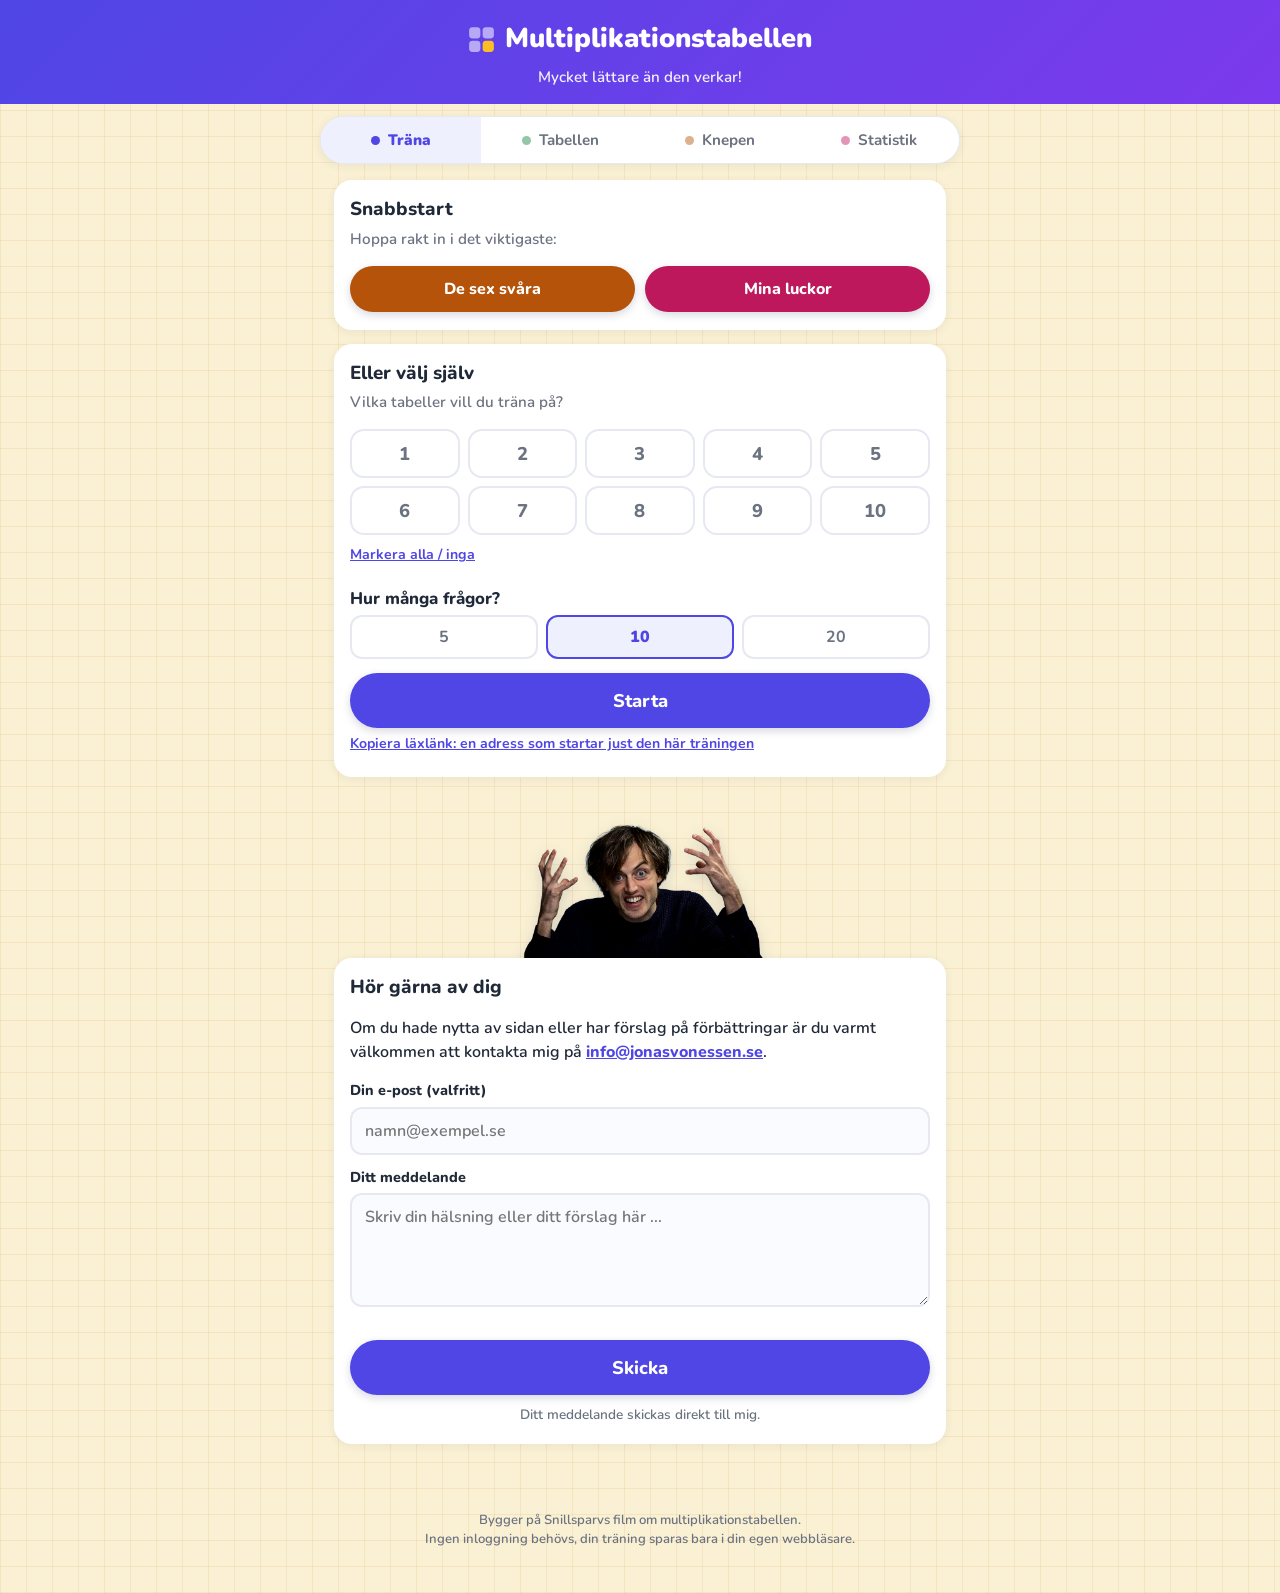
==== index.html @ 2d86b260 "Bädda in filmen från Vimeo med hoppknappar per knep Ett filmkort under Knepen med inbäddad Vimeo-spe" ====
<!DOCTYPE html>
<html lang="sv">
<head>
  <meta charset="utf-8">
  <meta name="viewport" content="width=device-width, initial-scale=1">
  <meta name="theme-color" content="#4f46e5">
  <title>Multiplikationstabellen, mycket lättare än den verkar!</title>
  <meta name="description" content="Träna multiplikationstabellen på ett smart sätt: lär dig knepen från filmen, bocka av det du redan kan och täpp igen dina luckor.">
  <link rel="icon" href="data:image/svg+xml,%3Csvg xmlns='http://www.w3.org/2000/svg' viewBox='0 0 100 100'%3E%3Crect width='100' height='100' rx='22' fill='%234f46e5'/%3E%3Crect x='18' y='18' width='28' height='28' rx='8' fill='white' opacity='.6'/%3E%3Crect x='54' y='18' width='28' height='28' rx='8' fill='white' opacity='.6'/%3E%3Crect x='18' y='54' width='28' height='28' rx='8' fill='white' opacity='.6'/%3E%3Crect x='54' y='54' width='28' height='28' rx='8' fill='%23fbbf24'/%3E%3C/svg%3E">
  <link rel="preconnect" href="https://fonts.googleapis.com">
  <link rel="preconnect" href="https://fonts.gstatic.com" crossorigin>
  <link href="https://fonts.googleapis.com/css2?family=Caveat:wght@700&family=Nunito:wght@600;700;800;900&display=swap" rel="stylesheet">
  <link rel="stylesheet" href="style.css">
</head>
<body>

<header class="app-header">
  <h1><button class="home-btn" id="home-btn" aria-label="Till startsidan"><span class="logo" aria-hidden="true"><svg viewBox="0 0 24 24"><rect x="1" y="1" width="10" height="10" rx="3" fill="rgba(255,255,255,.55)"/><rect x="13" y="1" width="10" height="10" rx="3" fill="rgba(255,255,255,.55)"/><rect x="1" y="13" width="10" height="10" rx="3" fill="rgba(255,255,255,.55)"/><rect x="13" y="13" width="10" height="10" rx="3" fill="#fbbf24"/></svg></span> Multiplikationstabellen</button></h1>
  <p class="tagline">Mycket lättare än den verkar!</p>
</header>

<nav class="tabs" aria-label="Huvudmeny">
  <button class="tab-btn active" data-tab="trana">Träna</button>
  <button class="tab-btn" data-tab="tabell">Tabellen</button>
  <button class="tab-btn" data-tab="tips">Knepen</button>
  <button class="tab-btn" data-tab="stats">Statistik</button>
</nav>

<main>

  <!-- ===================== TRÄNA ===================== -->
  <section id="view-trana" class="view active">

    <div id="setup-screen">
      <div class="card">
        <h2>Snabbstart</h2>
        <p class="muted">Hoppa rakt in i det viktigaste:</p>
        <div class="quick-row">
          <button class="btn memo" id="quick-hard">De sex svåra</button>
          <button class="btn gaps" id="quick-gaps">Mina luckor</button>
        </div>
      </div>

      <div class="card">
        <h2>Eller välj själv</h2>
        <p class="muted">Vilka tabeller vill du träna på?</p>
        <div class="table-chips" id="table-chips"></div>
        <button class="linkish" id="chips-all">Markera alla / inga</button>

        <h3 class="setup-sub">Hur många frågor?</h3>
        <div class="segmented" id="count-seg">
          <button data-count="5">5</button>
          <button data-count="10">10</button>
          <button data-count="20">20</button>
        </div>

        <button class="btn big" id="start-btn">Starta</button>
        <button class="linkish" id="copy-link">Kopiera läxlänk: en adress som startar just den här träningen</button>
      </div>
    </div>

    <div id="quiz-screen" hidden>
      <div class="q-top">
        <span id="q-progress-text">Fråga 1 av 10</span>
        <span id="q-streak" class="streak" hidden></span>
        <button class="quit" id="quit-btn">Avbryt</button>
      </div>
      <div class="progress-bar"><div class="progress-fill" id="q-progress-fill"></div></div>
      <p class="round-label" id="round-label"></p>

      <div class="card q-card">
        <div class="q-display" id="q-display">7 × 8</div>
        <div class="answer-row">
          <span class="eq">=</span>
          <input id="q-input" type="text" inputmode="numeric" autocomplete="off" enterkeyhint="done" maxlength="3" aria-label="Ditt svar">
        </div>
        <div class="q-buttons" id="q-buttons">
          <button class="btn" id="ok-btn">Svara</button>
          <button class="btn ghost" id="idk-btn">Vet inte</button>
        </div>
        <div id="feedback" class="feedback" aria-live="polite"></div>
      </div>
    </div>

    <div id="result-screen" hidden></div>
  </section>

  <!-- ===================== TABELLEN ===================== -->
  <section id="view-tabell" class="view">
    <div class="card">
      <h2>Bocka av det du kan</h2>
      <p class="muted">Klicka på de tal du redan kan, så stryks de. Kvar står det du behöver öva på, och det är bara de talen du får frågor om när du tränar. Klicka på en siffra i kanten för att bocka av en hel tabell. Sidan bockar också av åt dig: tre snabba rätt i rad på ett tal, så stryks det automatiskt.</p>
      <label class="check-row">
        <input type="checkbox" id="show-answers">
        <span>Visa svaren i rutorna</span>
      </label>
      <div class="grid-wrap">
        <div class="mul-grid" id="mul-grid"></div>
      </div>
      <div class="grid-progress">
        <div class="progress-bar"><div class="progress-fill green" id="known-fill"></div></div>
        <p id="known-text" class="center muted"></p>
      </div>
    </div>
    <div class="card note-card">
      <strong>Därför är halva tabellen grå:</strong> det spelar ingen roll i vilken ordning talen
      står, 4&nbsp;×&nbsp;6 är samma sak som 6&nbsp;×&nbsp;4. Den grå halvan är bara en spegling,
      så varje tal behöver bara finnas en gång.
    </div>
  </section>

  <!-- ===================== KNEPEN ===================== -->
  <section id="view-tips" class="view">
    <div class="card hero-card">
      <h2>Knepen från filmen</h2>
      <p><strong>Hundra tal att lära sig utantill? Nej då!</strong> Tittar man närmre är det bara en handfull man faktiskt behöver lägga på minnet. Så här krymper vi högen:</p>
      <ol class="shrink-steps">
        <li><span class="dot d-flip"></span>Vänd på talen, nästan hälften försvinner</li>
        <li><span class="dot d-free"></span>Ettan och tian är gratis</li>
        <li><span class="dot d-trick"></span>Femman och nian har superknep</li>
        <li><span class="dot d-double"></span>Tvåan, fyran och trean är bara dubblor</li>
        <li><span class="dot d-memo"></span>Kvar: <strong>bara 6 tal att memorera!</strong></li>
      </ol>
    </div>

    <div class="card" id="film-card">
      <h2>Se filmen</h2>
      <p class="muted">Hela metoden på några minuter. Knapparna på korten här nedanför hoppar till rätt ställe i filmen. Filmen spelas via Vimeo och laddas först när du trycker på play.</p>
      <div class="video-wrap" id="film-wrap">
        <button type="button" class="film-facade" id="film-facade">
          <span class="play-circle" aria-hidden="true"></span>
          <span>Spela upp filmen</span>
        </button>
      </div>
    </div>

    <div class="card tip-card" data-film="flip">
      <h3><span class="badge b-flip">×</span> Vänd på det!</h3>
      <p>Det spelar ingen roll i vilken ordning talen står: <strong>4 × 6 är samma sak som 6 × 4</strong>. Kan du den ena kan du också den andra, där försvinner nästan hälften av tabellen direkt!</p>
      <div class="trick-anim" data-step="0"></div>
    </div>

    <div class="card tip-card" data-film="1">
      <h3><span class="badge b-free">1</span> Ettans tabell</h3>
      <p>Multiplicerar du med 1 händer ingenting alls.</p>
      <p><span class="ex">1 × 7 = 7</span></p>
      <div class="trick-anim" data-step="1"></div>
      <button class="btn small secondary" data-train="1">Träna ettan</button>
    </div>

    <div class="card tip-card" data-film="10">
      <h3><span class="badge b-free">10</span> Tians tabell</h3>
      <p>Lägg bara till en nolla på slutet.</p>
      <p><span class="ex">7 × 10 = 70</span></p>
      <div class="trick-anim" data-step="2"></div>
      <button class="btn small secondary" data-train="10">Träna tian</button>
    </div>

    <div class="card tip-card" data-film="5">
      <h3><span class="badge b-trick">5</span> Femmans tabell</h3>
      <p>Fem är hälften av tio! Halvera talet och ta sedan gånger tio.</p>
      <p><span class="ex">8 × 5 = 4 × 10 = 40</span></p>
      <div class="trick-anim" data-step="3"></div>
      <button class="btn small secondary" data-train="5">Träna femman</button>
    </div>

    <div class="card tip-card" data-film="9">
      <h3><span class="badge b-trick">9</span> Nians tabell</h3>
      <p>Svaret består alltid av två siffror som blir <strong>9 tillsammans</strong>, och den första siffran är alltid <strong>ett mindre</strong> än talet du gångrar med.</p>
      <p><span class="ex">7 × 9 → först 6, sedan 3 (6 + 3 = 9) → 63</span></p>
      <div class="trick-anim" data-step="4"></div>
      <button class="btn small secondary" data-train="9">Träna nian</button>
    </div>

    <div class="card tip-card" data-film="2">
      <h3><span class="badge b-double">2</span> Tvåans tabell</h3>
      <p>Gånger två är bara att plussa talet med sig självt, enkel addition alltså!</p>
      <p><span class="ex">6 × 2 = 6 + 6 = 12</span></p>
      <div class="trick-anim" data-step="5"></div>
      <button class="btn small secondary" data-train="2">Träna tvåan</button>
    </div>

    <div class="card tip-card" data-film="4">
      <h3><span class="badge b-double">4</span> Fyrans tabell</h3>
      <p>Dubbelt så mycket som tvåans tabell, dubbla talet två gånger.</p>
      <p><span class="ex">6 × 4: 6 → 12 → 24</span></p>
      <div class="trick-anim" data-step="6"></div>
      <button class="btn small secondary" data-train="4">Träna fyran</button>
    </div>

    <div class="card tip-card" data-film="3">
      <h3><span class="badge b-double">3</span> Treans tabell</h3>
      <p>Dubbla talet och lägg sedan till det en gång till.</p>
      <p><span class="ex">7 × 3: 7 + 7 = 14, och 14 + 7 = 21</span></p>
      <div class="trick-anim" data-step="7"></div>
      <button class="btn small secondary" data-train="3">Träna trean</button>
    </div>

    <div class="card tip-card star-card" id="sex-svara" data-film="sex">
      <h3><span class="badge b-memo">★</span> De sex du behöver memorera</h3>
      <p>Kvar är bara de här sex, och det är nästan alltid just de som spökar när man säger att man "inte kan multiplikationstabellen". En futtig utmaning jämfört med hundra tal! Plugga in dem med minnesreglerna här, så sitter hela tabellen.</p>
      <div class="trick-anim" data-step="8"></div>
      <div id="mnemonic-cards"></div>
      <button class="btn memo" data-train="hard">Träna de sex svåra</button>
    </div>
  </section>

  <!-- ===================== STATISTIK ===================== -->
  <section id="view-stats" class="view">
    <div id="stats-content"></div>
  </section>

  <!-- ===================== KONTAKT ===================== -->
  <section class="contact">
    <img class="contact-photo" src="jonas.webp" alt="Jonas von Essen" width="800" height="662" loading="lazy">
    <div class="card">
      <h2>Hör gärna av dig</h2>
      <p>Om du hade nytta av sidan eller har förslag på förbättringar är du varmt välkommen att kontakta mig på <a href="mailto:info@jonasvonessen.se">info@jonasvonessen.se</a>.</p>
      <form id="contact-form" novalidate>
        <label class="field">
          <span>Din e-post (valfritt)</span>
          <input type="email" id="contact-email" autocomplete="email" placeholder="namn@exempel.se">
        </label>
        <label class="field">
          <span>Ditt meddelande</span>
          <textarea id="contact-message" rows="4" placeholder="Skriv din hälsning eller ditt förslag här ..."></textarea>
        </label>
        <input type="text" id="contact-honey" name="_honey" class="hp" tabindex="-1" autocomplete="off" aria-hidden="true">
        <button type="submit" class="btn big">Skicka</button>
        <p class="contact-note" id="contact-note" aria-live="polite">Ditt meddelande skickas direkt till mig.</p>
      </form>
    </div>
  </section>

</main>

<footer class="app-footer">
  <p>Bygger på Snillsparvs film om multiplikationstabellen.<br>
  Ingen inloggning behövs, din träning sparas bara i din egen webbläsare.</p>
</footer>

<!-- handklottrat i marginalerna (visas på breda skärmar) -->
<div class="doodle doodle-1" aria-hidden="true">Jag <span class="heart">&#9829;</span> matte</div>
<div class="doodle doodle-2" aria-hidden="true">&#960; 4-ever</div>

<div id="toast" role="status" aria-live="polite"></div>

<script src="app.js"></script>

<!-- Besöksstatistik via GoatCounter (cookielöst, integritetsvänligt).
     Koden nedan ("gangertabellen") måste matcha det namn du registrerar på
     goatcounter.com. Statistiken ser du sedan på https://gangertabellen.goatcounter.com
     Byt ut "gangertabellen" på båda ställena nedan om du väljer ett annat namn. -->
<script data-goatcounter="https://gangertabellen.goatcounter.com/count"
        async src="https://gc.zgo.at/count.js"></script>
</body>
</html>
---- style.css ----
/* ===== Grund ===== */
:root {
  --primary: #4f46e5;
  --primary-dark: #4338ca;
  --primary-tint: #eef0fe;
  --green: #16a34a;
  --green-dark: #15803d;
  --green-tint: #e8f8ee;
  --red: #dc2626;
  --red-tint: #fdecec;
  --amber: #d97706;
  --amber-strong: #b45309;
  --amber-tint: #fff7e0;
  --rose: #be185d;
  --rose-tint: #fdeaf3;
  --teal: #0d9488;
  --blue: #2563eb;
  --text: #1f2937;
  --muted: #6b7280;
  --bg: #faf1d4;
  --grid-line: rgba(202, 109, 16, 0.10);
  --card: #ffffff;
  --line: #e6e8f2;
  --radius: 18px;
  --shadow: 0 2px 10px rgba(31, 41, 90, 0.07);
}

* { box-sizing: border-box; }

[hidden] { display: none !important; }

html { -webkit-text-size-adjust: 100%; }

body {
  margin: 0;
  font-family: "Nunito", system-ui, -apple-system, "Segoe UI", Roboto, sans-serif;
  font-weight: 600;
  /* gulaktig botten med rutmönster, à la Kexchoklad */
  background:
    repeating-linear-gradient(0deg, var(--grid-line) 0 1px, transparent 1px 26px),
    repeating-linear-gradient(90deg, var(--grid-line) 0 1px, transparent 1px 26px),
    var(--bg);
  color: var(--text);
  line-height: 1.5;
  touch-action: manipulation;
  position: relative;
}

button {
  font-family: inherit;
  font-weight: 700;
  color: inherit;
  cursor: pointer;
  -webkit-tap-highlight-color: transparent;
}

h1, h2, h3 { line-height: 1.25; }
h2 { font-size: 1.18rem; margin: 0 0 6px; font-weight: 800; }
h3 { font-size: 1.05rem; margin: 0 0 6px; font-weight: 800; }

.muted { color: var(--muted); font-size: 0.95rem; margin-top: 0; }
.center { text-align: center; }

/* ===== Header ===== */
.app-header {
  background: linear-gradient(135deg, #4f46e5, #7c3aed);
  color: #fff;
  text-align: center;
  padding: 20px 16px 16px;
}
.app-header h1 {
  margin: 0;
  font-size: 1.4rem;
  font-weight: 900;
}
.home-btn {
  display: inline-flex;
  align-items: center;
  gap: 10px;
  padding: 2px 10px;
  background: none;
  border: none;
  color: inherit;
  font: inherit;
  border-radius: 12px;
  cursor: pointer;
}
.home-btn:active { transform: scale(0.98); }
.home-btn:focus-visible { outline: 2px solid rgba(255, 255, 255, 0.7); outline-offset: 2px; }
.logo {
  display: inline-flex;
  width: 27px;
  height: 27px;
  flex-shrink: 0;
}
.logo svg { display: block; width: 100%; height: 100%; }
.tagline { margin: 4px 0 0; opacity: 0.92; font-size: 0.95rem; }

/* ===== Flikar / navigering ===== */
.tabs {
  display: flex;
  width: calc(100% - 28px);
  max-width: 640px;
  margin: 12px auto 0;
  background: var(--card);
  border: 1px solid var(--line);
  border-radius: 999px;
  overflow: hidden;
  box-shadow: var(--shadow);
}
.tab-btn {
  flex: 1;
  display: flex;
  flex-direction: row;
  align-items: center;
  justify-content: center;
  gap: 7px;
  padding: 11px 4px;
  border: none;
  background: none;
  font-size: 0.82rem;
  color: var(--muted);
}
.tab-btn::before {
  content: "";
  display: block;
  width: 9px;
  height: 9px;
  border-radius: 99px;
  background: var(--tab-color, var(--muted));
  opacity: 0.45;
}
.tab-btn[data-tab="trana"]  { --tab-color: var(--primary); --tab-tint: var(--primary-tint); }
.tab-btn[data-tab="tabell"] { --tab-color: var(--green-dark); --tab-tint: var(--green-tint); }
.tab-btn[data-tab="tips"]   { --tab-color: var(--amber-strong); --tab-tint: var(--amber-tint); }
.tab-btn[data-tab="stats"]  { --tab-color: var(--rose); --tab-tint: var(--rose-tint); }
.tab-btn.active {
  color: var(--tab-color);
  font-weight: 900;
  background: var(--tab-tint);
}
.tab-btn.active::before { opacity: 1; }

/* ===== Layout ===== */
main {
  max-width: 640px;
  margin: 0 auto;
  padding: 16px 14px 40px;
}
.view { display: none; }
.view.active { display: block; }

.card {
  background: var(--card);
  border-radius: var(--radius);
  box-shadow: var(--shadow);
  padding: 18px 16px;
  margin-bottom: 14px;
}

/* ===== Knappar ===== */
.btn {
  display: inline-block;
  border: none;
  border-radius: 999px;
  background: var(--primary);
  color: #fff;
  font-size: 1rem;
  font-weight: 800;
  padding: 12px 22px;
  box-shadow: 0 3px 8px rgba(31, 41, 90, 0.18);
  transition: transform 0.08s ease;
}
.btn:active { transform: scale(0.97); }
.btn.big { width: 100%; font-size: 1.15rem; padding: 15px 22px; margin-top: 14px; }
.btn.small { font-size: 0.9rem; padding: 9px 16px; }
.btn.secondary {
  background: var(--primary-tint);
  color: var(--primary);
  box-shadow: none;
}
.btn.memo { background: var(--amber-strong); }
.btn.gaps { background: var(--rose); }
.btn.ghost {
  background: none;
  color: var(--muted);
  box-shadow: none;
  border: 2px solid var(--line);
}
.btn.danger-ghost {
  background: none;
  color: var(--red);
  box-shadow: none;
  border: 2px solid #f5c6c6;
  font-size: 0.88rem;
  padding: 9px 16px;
}
.linkish {
  background: none;
  border: none;
  color: var(--primary);
  font-size: 0.88rem;
  padding: 6px 0;
  text-decoration: underline;
}

.quick-row { display: flex; gap: 10px; flex-wrap: wrap; }
.quick-row .btn { flex: 1 1 45%; }

/* ===== Setup ===== */
.table-chips {
  display: grid;
  grid-template-columns: repeat(5, 1fr);
  gap: 8px;
  margin: 10px 0 4px;
}
.chip {
  border: 2px solid var(--line);
  background: var(--card);
  border-radius: 14px;
  font-size: 1.15rem;
  font-weight: 800;
  padding: 10px 0;
  color: var(--muted);
}
.chip.on {
  border-color: var(--primary);
  background: var(--primary-tint);
  color: var(--primary);
}
.setup-sub { margin-top: 18px; }
.segmented { display: flex; gap: 8px; }
.segmented button {
  flex: 1;
  border: 2px solid var(--line);
  background: var(--card);
  border-radius: 12px;
  font-size: 1rem;
  padding: 9px 0;
  color: var(--muted);
}
.segmented button.on {
  border-color: var(--primary);
  background: var(--primary-tint);
  color: var(--primary);
  font-weight: 900;
}
.check-row {
  display: flex;
  align-items: center;
  gap: 10px;
  margin: 14px 0 4px;
  font-size: 0.95rem;
  cursor: pointer;
}
.check-row input { width: 20px; height: 20px; accent-color: var(--primary); flex-shrink: 0; }

/* ===== Quiz ===== */
.q-top {
  display: flex;
  align-items: center;
  gap: 10px;
  font-size: 0.9rem;
  color: var(--muted);
  margin-bottom: 6px;
}
.q-top .quit {
  margin-left: auto;
  background: none;
  border: none;
  color: var(--muted);
  font-size: 0.88rem;
  padding: 4px 6px;
  text-decoration: underline;
}
.streak {
  background: var(--amber-tint);
  border-radius: 999px;
  padding: 2px 10px;
  font-weight: 800;
  color: var(--amber-strong);
}
.progress-bar {
  height: 7px;
  background: #e4e6f1;
  border-radius: 999px;
  overflow: hidden;
}
.progress-fill {
  height: 100%;
  width: 0%;
  background: var(--primary);
  border-radius: 999px;
  transition: width 0.3s ease;
}
.progress-fill.green { background: var(--green); }
.round-label {
  text-align: center;
  color: var(--muted);
  font-size: 0.88rem;
  margin: 10px 0 4px;
}
.q-card { text-align: center; padding-top: 24px; }
.q-display {
  font-size: clamp(2.8rem, 14vw, 4.2rem);
  font-weight: 900;
  letter-spacing: 2px;
}
.answer-row {
  display: flex;
  justify-content: center;
  align-items: center;
  gap: 12px;
  margin: 10px 0 16px;
}
.eq { font-size: 2.2rem; font-weight: 900; color: var(--muted); }
#q-input {
  width: 130px;
  font-family: inherit;
  font-size: 2rem;
  font-weight: 800;
  text-align: center;
  padding: 8px 6px;
  border: 3px solid #c7cbe8;
  border-radius: 16px;
  color: var(--text);
  background: #fafbff;
}
#q-input:focus { outline: none; border-color: var(--primary); }
.q-buttons { display: flex; justify-content: center; gap: 10px; flex-wrap: wrap; }
.feedback { min-height: 120px; margin-top: 16px; }
.fb { font-size: 1.2rem; font-weight: 800; }
.fb.ok { color: var(--green-dark); }
.fb.bad { color: var(--red); }
.fb.hint { color: var(--amber-strong); }

/* Prickmodellen: talet som rutnät av prickar, färgdelat vid femman */
.dots-wrap { margin: 12px auto 4px; text-align: center; }
.dots-grid { display: inline-grid; gap: 3px; }
.dot-cell {
  width: 13px;
  height: 13px;
  border-radius: 50%;
  background: var(--primary);
}
.dot-cell.over5 { background: #f59e0b; }
.dots-text { font-size: 0.92rem; margin: 8px 0 10px; }
.tip-box {
  background: var(--amber-tint);
  border-left: 4px solid #f59e0b;
  border-radius: 12px;
  padding: 12px 14px;
  margin: 12px 0;
  text-align: left;
  font-size: 0.95rem;
  line-height: 1.45;
}
.tip-box strong {
  display: inline-block;
  margin-bottom: 2px;
  color: var(--amber-strong);
}

/* ===== Resultat ===== */
.ring {
  width: 116px;
  height: 116px;
  border-radius: 50%;
  background: conic-gradient(var(--ring-color, var(--green)) calc(var(--pct, 0) * 1%), #e4e6f1 0);
  display: grid;
  place-items: center;
  margin: 4px auto 10px;
  animation: pop 0.45s ease;
}
.ring-inner {
  width: 88px;
  height: 88px;
  border-radius: 50%;
  background: var(--card);
  display: grid;
  place-items: center;
  align-content: center;
  gap: 0;
}
.ring-big { font-size: 1.45rem; font-weight: 900; line-height: 1.1; }
.ring-small { font-size: 0.78rem; color: var(--muted); }
@keyframes pop {
  0% { transform: scale(0.2); }
  70% { transform: scale(1.1); }
  100% { transform: scale(1); }
}
.result-stats {
  display: flex;
  justify-content: center;
  gap: 8px;
  flex-wrap: wrap;
  margin-top: 10px;
}
.pill {
  background: var(--primary-tint);
  color: var(--primary-dark);
  border-radius: 999px;
  padding: 4px 12px;
  font-size: 0.88rem;
  font-weight: 800;
}
.work-row { padding: 10px 0; border-bottom: 1px solid var(--line); }
.work-row:last-child { border-bottom: none; }
.work-fact { font-weight: 900; font-size: 1.05rem; }
.work-tip { font-size: 0.9rem; color: var(--muted); margin-top: 2px; }
.result-buttons { display: flex; flex-direction: column; gap: 10px; margin-top: 4px; }

.chip-tag {
  display: inline-block;
  border-radius: 999px;
  font-size: 0.72rem;
  font-weight: 800;
  padding: 2px 9px;
  margin-left: 6px;
  vertical-align: 2px;
}
.chip-bad { background: var(--red-tint); color: var(--red); }
.chip-slow { background: var(--amber-tint); color: var(--amber-strong); }
.chip-hint { background: var(--primary-tint); color: var(--primary-dark); }

/* ===== Rutnätet ===== */
.grid-wrap { overflow-x: auto; margin: 12px -2px 0; padding: 2px; }
.mul-grid {
  display: grid;
  grid-template-columns: repeat(11, 1fr);
  gap: 3px;
  min-width: 330px;
}
.cell {
  aspect-ratio: 1;
  display: flex;
  align-items: center;
  justify-content: center;
  border: 1px solid var(--line);
  border-radius: 8px;
  background: var(--card);
  font-size: clamp(0.55rem, 2.3vw, 0.8rem);
  font-weight: 700;
  color: #555;
  padding: 0;
  user-select: none;
}
.cell.head {
  background: var(--primary-tint);
  border-color: var(--primary-tint);
  color: var(--primary);
  font-weight: 900;
  font-size: clamp(0.7rem, 2.6vw, 0.95rem);
}
.cell.corner { pointer-events: none; }
.cell.mirror {
  background: #f4f5fa;
  border-color: #eef0f6;
  color: #c6c9d6;
  pointer-events: none;
}
.cell.known {
  background: var(--green-tint);
  border-color: #cdeada;
  color: #8fbda4;
  text-decoration: line-through;
  text-decoration-thickness: 1.5px;
}

/* ---- Valfritt "fancy" utseende på Tabellen: 3D-svävande rutor + regnbågsfärger.
   Avstängt som standard. Slå på genom att sätta FANCY_TABLE = true i app.js
   (det lägger klassen .tbl-fancy på <body>). Sparat ifall vi vill återgå hit. ---- */
body.tbl-fancy #view-tabell .grid-wrap { padding: 10px 6px 18px; }
body.tbl-fancy #mul-grid .cell:not(.head):not(.mirror) {
  transition: transform 0.28s cubic-bezier(0.2, 0.8, 0.3, 1),
    box-shadow 0.28s ease, background-color 0.28s ease, color 0.28s ease;
}
body.tbl-fancy #mul-grid .cell:not(.head):not(.mirror):not(.known) {
  background-color: var(--c, #ffffff);
  background-image: linear-gradient(180deg, rgba(255, 255, 255, 0.45), rgba(255, 255, 255, 0));
  border-color: rgba(0, 0, 0, 0.06);
  color: #2b2f3f;
  transform: translateY(-2px);
  box-shadow: 0 4px 8px rgba(31, 41, 90, 0.2);
}
body.tbl-fancy #mul-grid .cell.known {
  background: #e6e8f1;
  border-color: #dfe2ee;
  color: #aab0c2;
  text-decoration: none;
  transform: translateY(2px) scale(0.9);
  box-shadow: inset 0 1px 3px rgba(31, 41, 90, 0.16);
}
@media (hover: hover) {
  body.tbl-fancy #mul-grid .cell:not(.head):not(.mirror):not(.known):hover {
    transform: translateY(-6px);
    box-shadow: 0 8px 13px rgba(31, 41, 90, 0.24);
  }
}
.cell.heat-none { background: #f3f4f8; color: #b6b9c9; }
.cell.heat-good { background: #c9f1d8; border-color: #b1e8c6; color: #14532d; }
.cell.heat-mid { background: #fdeab9; border-color: #f6dd9b; color: #713f12; }
.cell.heat-bad { background: #fbd2d2; border-color: #f5baba; color: #7f1d1d; }
.grid-progress { margin-top: 14px; }
.grid-progress p { margin: 8px 0 0; font-size: 0.92rem; }
.legend {
  display: flex;
  flex-wrap: wrap;
  gap: 6px 14px;
  font-size: 0.85rem;
  color: var(--muted);
  margin-top: 10px;
  align-items: center;
}
.legend span { display: inline-flex; align-items: center; gap: 5px; }
.dot {
  display: inline-block;
  width: 10px;
  height: 10px;
  border-radius: 99px;
  flex-shrink: 0;
}
.dot.l-good { background: #4ade80; }
.dot.l-mid { background: #fbbf24; }
.dot.l-bad { background: #f87171; }
.dot.l-none { background: #d3d6e3; }
.note-card { font-size: 0.95rem; border-left: 4px solid var(--green); }

/* ===== Knepen ===== */
.hero-card { background: linear-gradient(135deg, #eef0fe, #f6efff); }
.shrink-steps {
  margin: 10px 0 0;
  padding-left: 8px;
  font-size: 0.95rem;
  list-style: none;
}
.shrink-steps li {
  margin-bottom: 7px;
  display: flex;
  align-items: baseline;
  gap: 9px;
}
.shrink-steps .dot { width: 11px; height: 11px; align-self: center; }
.d-flip { background: var(--primary); }
.d-free { background: var(--green); }
.d-trick { background: var(--blue); }
.d-double { background: var(--teal); }
.d-memo { background: #f59e0b; }

.badge {
  display: inline-grid;
  place-items: center;
  min-width: 30px;
  height: 30px;
  padding: 0 5px;
  border-radius: 9px;
  color: #fff;
  font-size: 0.95rem;
  font-weight: 900;
  margin-right: 7px;
  vertical-align: -7px;
  line-height: 1;
}
.b-flip { background: var(--primary); }
.b-free { background: var(--green); }
.b-trick { background: var(--blue); }
.b-double { background: var(--teal); }
.b-memo { background: var(--amber); }

.tip-card .ex {
  display: inline-block;
  background: var(--primary-tint);
  color: var(--primary-dark);
  border-radius: 10px;
  padding: 4px 10px;
  font-weight: 800;
  font-size: 0.95rem;
}
.tip-card p { margin: 6px 0 10px; }
.film-btn { margin-left: 8px; margin-top: 6px; text-decoration: none; }

/* Inbäddad film med klicka-för-att-ladda-fasad */
.video-wrap {
  position: relative;
  aspect-ratio: 16 / 9;
  background: #14162b;
  border-radius: 14px;
  overflow: hidden;
  margin-top: 4px;
}
.video-wrap iframe {
  display: block;
  width: 100%;
  height: 100%;
  border: 0;
}
.film-facade {
  position: absolute;
  inset: 0;
  width: 100%;
  display: flex;
  flex-direction: column;
  align-items: center;
  justify-content: center;
  gap: 12px;
  background: linear-gradient(160deg, #1d2040, #14162b);
  border: none;
  color: #fff;
  font-size: 1.05rem;
  font-weight: 800;
}
.play-circle {
  width: 64px;
  height: 64px;
  border-radius: 50%;
  background: var(--primary);
  display: grid;
  place-items: center;
  box-shadow: 0 6px 16px rgba(0, 0, 0, 0.35);
  transition: transform 0.15s ease;
}
.play-circle::before {
  content: "";
  width: 0;
  height: 0;
  border-left: 20px solid #fff;
  border-top: 12px solid transparent;
  border-bottom: 12px solid transparent;
  margin-left: 5px;
}
.film-facade:hover .play-circle { transform: scale(1.08); }
.star-card { border: 2px solid #fcd34d; }
.mnemo {
  background: var(--amber-tint);
  border-radius: 14px;
  padding: 12px 14px;
  margin: 10px 0;
}
.mnemo-fact { font-weight: 900; font-size: 1.1rem; margin-bottom: 2px; }
.mnemo-sep { font-weight: 400; opacity: 0.4; }
.mnemo p { margin: 0; font-size: 0.93rem; }
.star-card .btn { width: 100%; margin-top: 8px; }

/* Animerade rutnät som visar hur tabellen krymper */
.trick-anim { margin: 14px 0 4px; }
.trick-grid {
  display: grid;
  grid-template-columns: repeat(10, 1fr);
  gap: 3px;
  width: 100%;
  max-width: 230px;
  margin: 0 auto;
}
.tcell {
  aspect-ratio: 1;
  border-radius: 3px;
  background: var(--primary);
  transition: opacity 0.55s ease, transform 0.55s ease, background-color 0.55s ease;
}
.tcell.remain { background: var(--primary); }
.tcell.gone { background: #d9dcea; opacity: 0.35; transform: scale(0.5); }
.tcell.leaving { background: #f59e0b; }
.trick-anim.play .tcell.leaving { background: #d9dcea; opacity: 0.35; transform: scale(0.5); }
.tcell.six { background: #f59e0b; box-shadow: 0 0 0 2px rgba(245, 158, 11, 0.3); }
.trick-anim.play .tcell.six { animation: sixpop 0.45s ease backwards; }
@keyframes sixpop { from { transform: scale(0); } to { transform: scale(1); } }
.trick-caption {
  text-align: center;
  font-size: 0.82rem;
  color: var(--muted);
  margin: 6px 0 0;
}

/* ===== Statistik ===== */
.tiles {
  display: grid;
  grid-template-columns: repeat(4, 1fr);
  gap: 8px;
}
.tile {
  background: var(--primary-tint);
  border-radius: 14px;
  padding: 10px 6px;
  text-align: center;
}
.tile .val { font-size: 1.15rem; font-weight: 900; color: var(--primary-dark); }
.tile .lbl { font-size: 0.72rem; color: var(--muted); }
.weak-row {
  display: flex;
  justify-content: space-between;
  align-items: center;
  gap: 10px;
  padding: 10px 2px;
  border-bottom: 1px solid var(--line);
}
.weak-row:last-of-type { border-bottom: none; }
.weak-fact { font-weight: 900; font-size: 1.05rem; }
.weak-badges { text-align: right; }
.reset-row { display: flex; gap: 10px; flex-wrap: wrap; }

/* ===== Footer & toast ===== */
.app-footer {
  text-align: center;
  color: var(--muted);
  font-size: 0.82rem;
  padding: 0 16px 30px;
}
#toast {
  position: fixed;
  left: 50%;
  bottom: 24px;
  transform: translateX(-50%) translateY(20px);
  background: #1f2937;
  color: #fff;
  border-radius: 999px;
  padding: 10px 18px;
  font-size: 0.92rem;
  font-weight: 700;
  max-width: 90vw;
  text-align: center;
  opacity: 0;
  pointer-events: none;
  transition: opacity 0.25s ease, transform 0.25s ease;
  z-index: 100;
}
#toast.show { opacity: 1; transform: translateX(-50%) translateY(0); }

/* ===== Kontakt ===== */
.contact-photo {
  display: block;
  width: 250px;
  max-width: 72%;
  height: auto;
  margin: 4px auto -40px;
  position: relative;
  z-index: 1;                 /* bakom kortet */
  pointer-events: none;
  transform: translateY(32px); /* gömd lite bakom kortet från start ... */
  transition: transform 0.7s cubic-bezier(0.18, 0.9, 0.3, 1.12);
  filter: drop-shadow(0 4px 7px rgba(31, 41, 90, 0.16));
}
.contact.in-view .contact-photo { transform: translateY(0); } /* ... kikar upp när man skrollar dit */
.contact .card { position: relative; z-index: 2; } /* kortet framför */
@media (prefers-reduced-motion: reduce) {
  .contact-photo { transform: none; }
}
.contact a { color: var(--primary); font-weight: 800; word-break: break-word; }
.field { display: block; margin: 12px 0; }
.field span { display: block; font-size: 0.9rem; font-weight: 800; margin-bottom: 5px; }
.field input,
.field textarea {
  width: 100%;
  font-family: inherit;
  font-size: 1rem;
  font-weight: 600;
  color: var(--text);
  padding: 11px 13px;
  border: 2px solid var(--line);
  border-radius: 12px;
  background: #fafbff;
}
.field textarea { resize: vertical; min-height: 92px; }
.field input:focus,
.field textarea:focus { outline: none; border-color: var(--primary); }
.contact-note { font-size: 0.85rem; color: var(--muted); text-align: center; margin: 10px 0 0; }
.contact-note a { color: var(--primary); font-weight: 800; }
.hp { position: absolute; left: -9999px; width: 1px; height: 1px; overflow: hidden; }
.btn:disabled { opacity: 0.6; cursor: default; }

/* ===== Handklotter i marginalen (skrivblockskänsla) ===== */
.doodle {
  position: absolute;
  display: none;
  font-family: "Caveat", "Comic Sans MS", cursive;
  font-weight: 700;
  font-size: 2.5rem;
  line-height: 1;
  color: rgba(53, 58, 110, 0.42);
  white-space: nowrap;
  pointer-events: none;
  user-select: none;
  z-index: 0;
}
.doodle .heart { color: rgba(214, 64, 74, 0.5); }
.doodle-1 { top: 168px; left: 32px; transform: rotate(-9deg); }
.doodle-2 { bottom: 90px; right: 32px; transform: rotate(7deg); }
/* Klottret är tillfälligt dolt. Avkommentera blocket nedan för att visa det igen:
@media (min-width: 1100px) {
  .doodle { display: block; }
}
*/

/* ===== Större skärmar ===== */
@media (min-width: 720px) {
  .app-header h1 { font-size: 1.7rem; }
  .tab-btn { gap: 8px; padding: 13px 8px; font-size: 0.95rem; }
}

@media (prefers-reduced-motion: reduce) {
  * { animation: none !important; transition: none !important; }
}
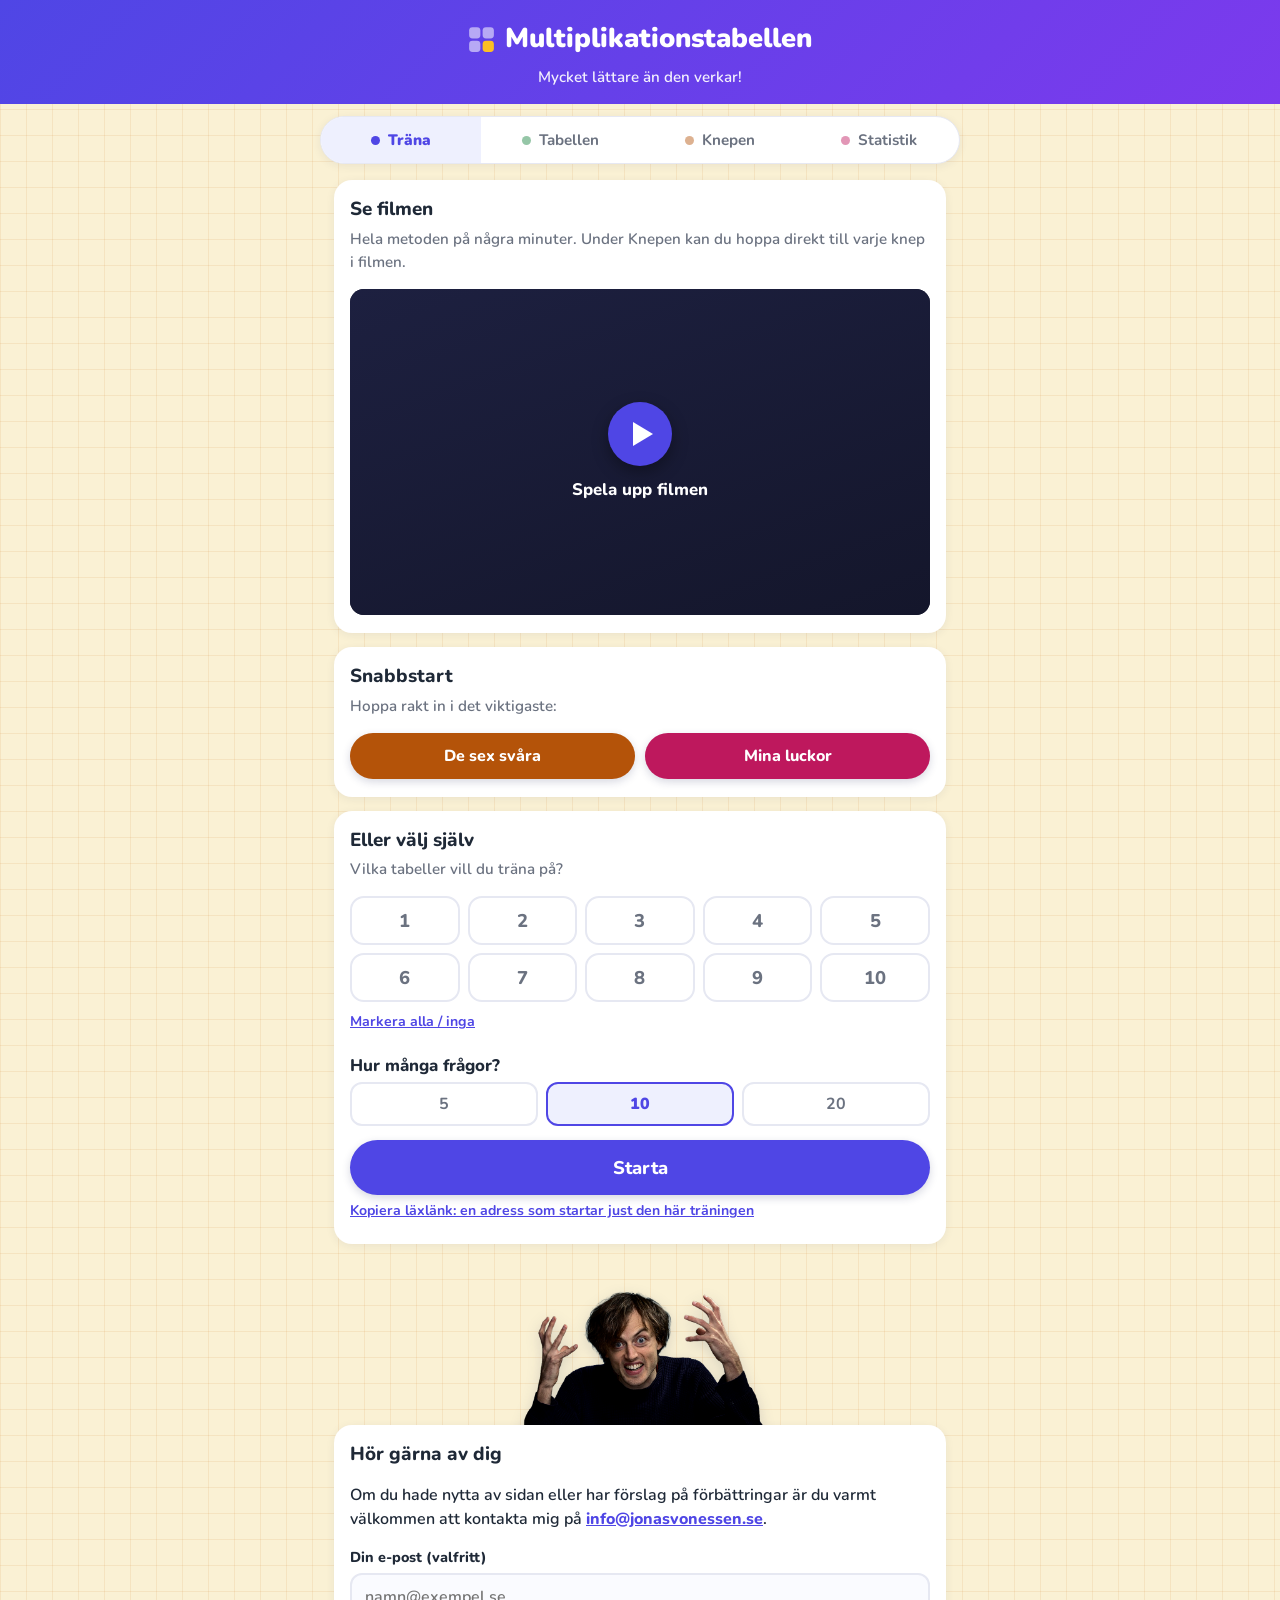
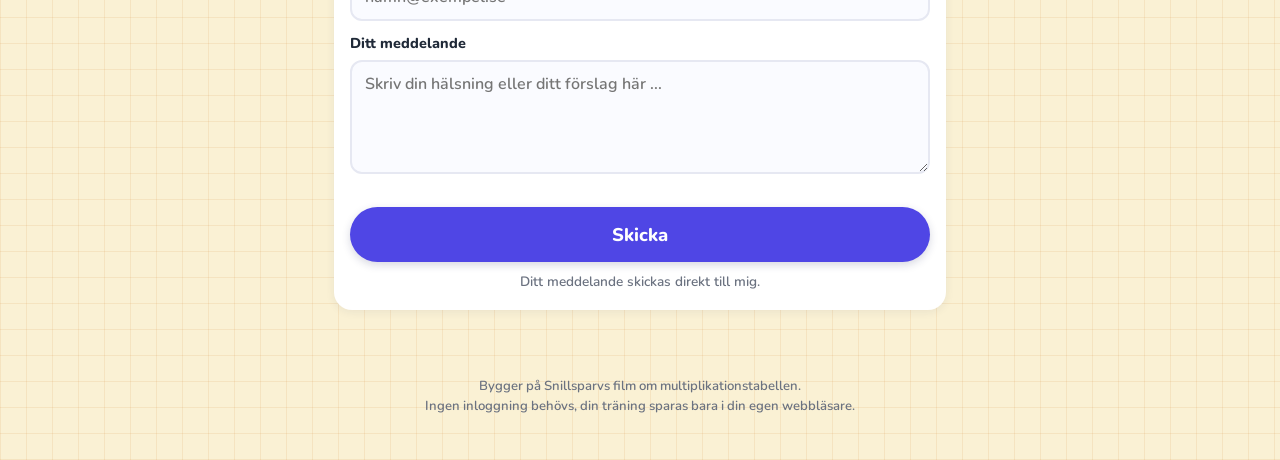
==== commit 7b1eb456: "Visa filmen även högst upp på startsidan Samma klicka-för-att-ladda-spelare som under Knepen ligger " ====
--- a/index.html
+++ b/index.html
@@ -32,6 +32,17 @@
   <section id="view-trana" class="view active">
 
     <div id="setup-screen">
+      <div class="card" id="film-card-start">
+        <h2>Se filmen</h2>
+        <p class="muted">Hela metoden på några minuter. Under Knepen kan du hoppa direkt till varje knep i filmen.</p>
+        <div class="video-wrap">
+          <button type="button" class="film-facade">
+            <span class="play-circle" aria-hidden="true"></span>
+            <span>Spela upp filmen</span>
+          </button>
+        </div>
+      </div>
+
       <div class="card">
         <h2>Snabbstart</h2>
         <p class="muted">Hoppa rakt in i det viktigaste:</p>
@@ -127,7 +138,7 @@
       <h2>Se filmen</h2>
       <p class="muted">Hela metoden på några minuter. Knapparna på korten här nedanför hoppar till rätt ställe i filmen. Filmen spelas via Vimeo och laddas först när du trycker på play.</p>
       <div class="video-wrap" id="film-wrap">
-        <button type="button" class="film-facade" id="film-facade">
+        <button type="button" class="film-facade">
           <span class="play-circle" aria-hidden="true"></span>
           <span>Spela upp filmen</span>
         </button>
--- a/style.css
+++ b/style.css
@@ -589,7 +589,8 @@
   margin-top: 4px;
 }
 .video-wrap iframe {
-  display: block;
+  position: absolute;
+  inset: 0;
   width: 100%;
   height: 100%;
   border: 0;
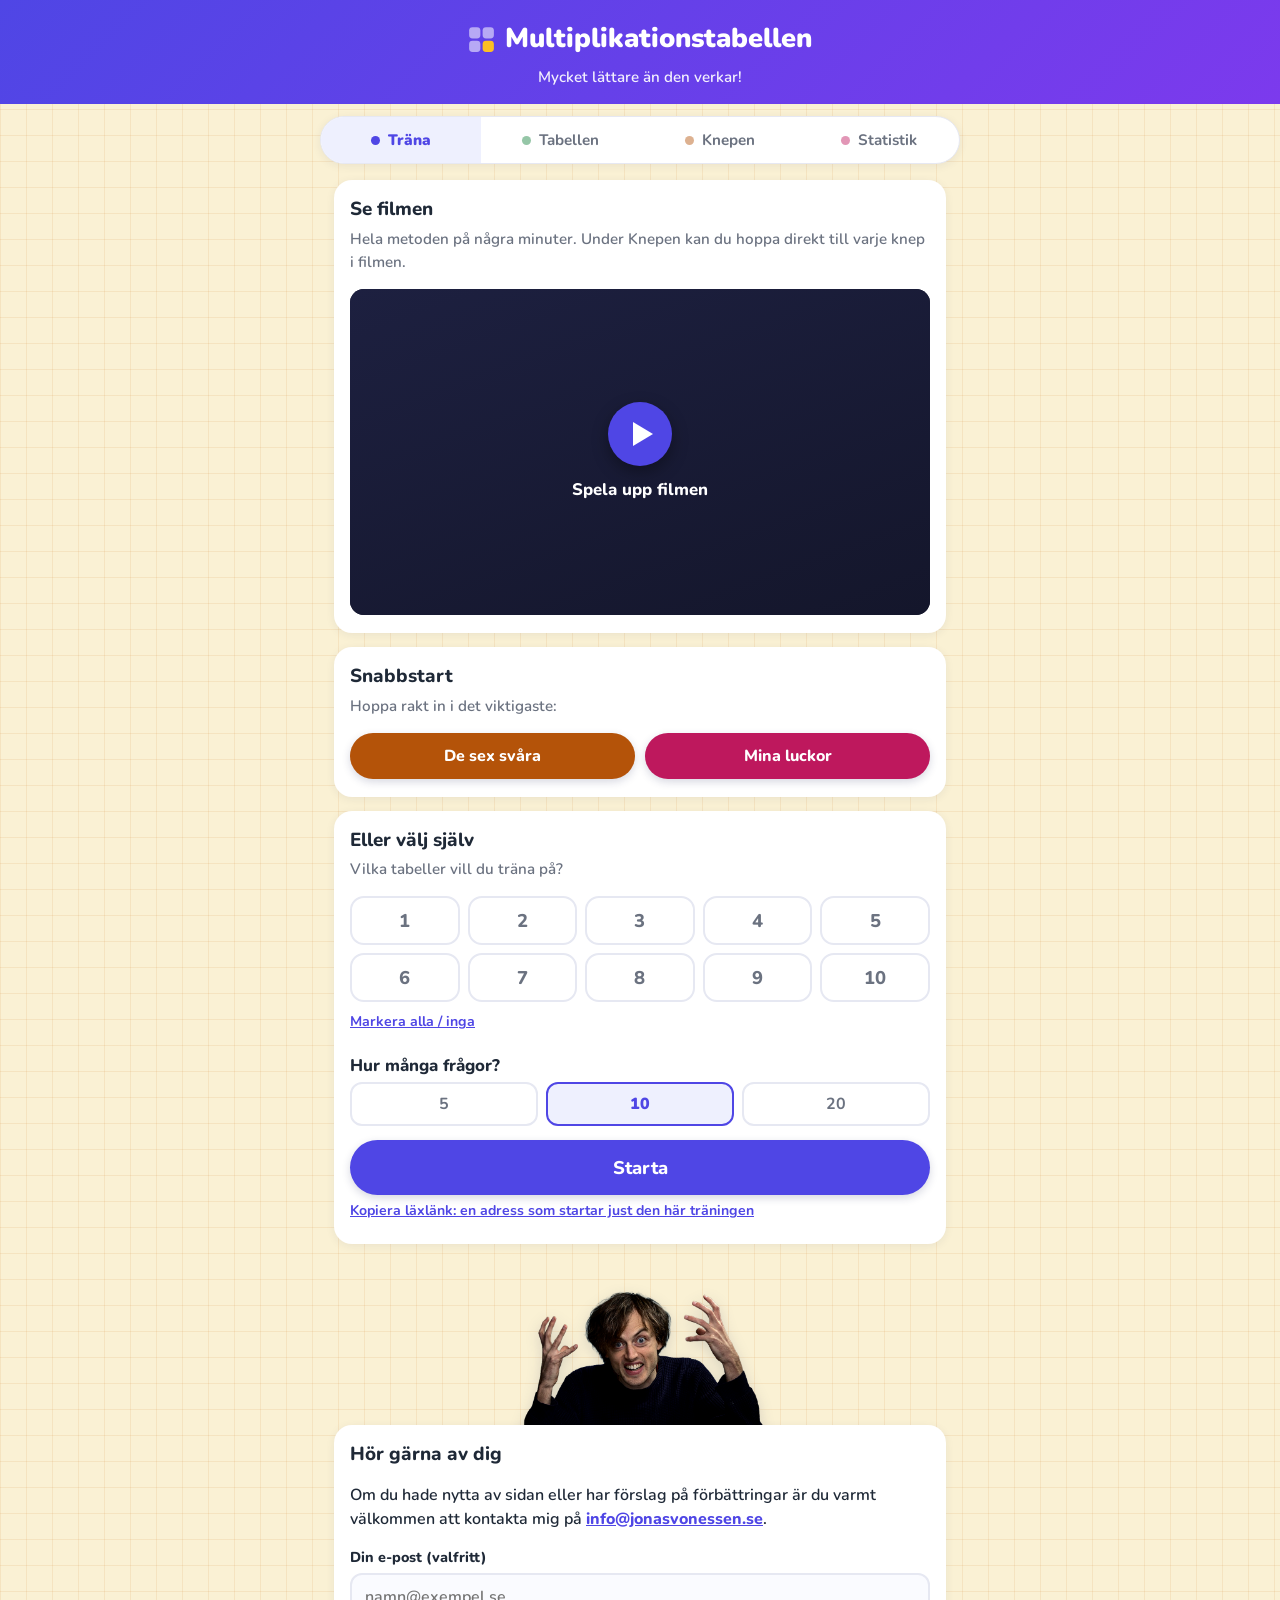
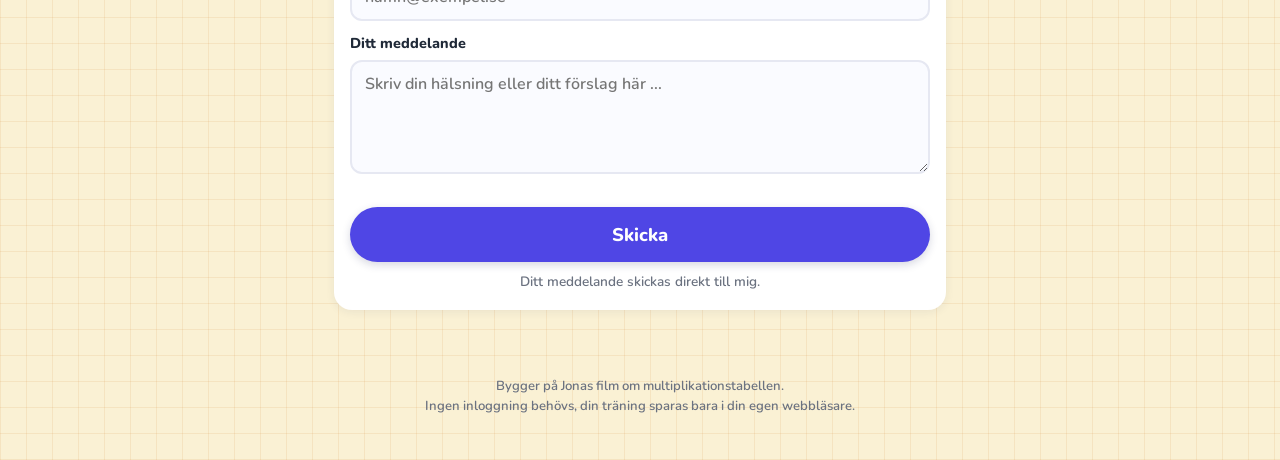
==== commit c94fd182: "Kreditera filmen till Jonas i stället för Snillsparv "Snillsparvs film" blir "Jonas film" i affische" ====
--- a/index.html
+++ b/index.html
@@ -83,7 +83,8 @@
         <div class="q-display" id="q-display">7 × 8</div>
         <div class="answer-row">
           <span class="eq">=</span>
-          <input id="q-input" type="text" inputmode="numeric" autocomplete="off" enterkeyhint="done" maxlength="3" aria-label="Ditt svar">
+          <!-- enterkeyhint="go": "done" får Android-tangentbord att stänga sig vid tryck -->
+          <input id="q-input" type="text" inputmode="numeric" autocomplete="off" enterkeyhint="go" maxlength="3" aria-label="Ditt svar">
         </div>
         <div class="q-buttons" id="q-buttons">
           <button class="btn" id="ok-btn">Svara</button>
@@ -132,6 +133,7 @@
         <li><span class="dot d-double"></span>Tvåan, fyran och trean är bara dubblor</li>
         <li><span class="dot d-memo"></span>Kvar: <strong>bara 6 tal att memorera!</strong></li>
       </ol>
+      <p>🖨️ Vill du sätta knepen på väggen, till exempel i klassrummet? <a href="affischer.html">Skriv ut dem som affischer</a> eller <a href="affischer.pdf">ladda ner alla som PDF</a> — eller ta <a href="affisch-stor.html">hela metoden på en enda stor affisch</a>!</p>
     </div>
 
     <div class="card" id="film-card">
@@ -246,7 +248,7 @@
 </main>
 
 <footer class="app-footer">
-  <p>Bygger på Snillsparvs film om multiplikationstabellen.<br>
+  <p>Bygger på Jonas film om multiplikationstabellen.<br>
   Ingen inloggning behövs, din träning sparas bara i din egen webbläsare.</p>
 </footer>
 
--- a/style.css
+++ b/style.css
@@ -639,6 +639,14 @@
 }
 .mnemo-fact { font-weight: 900; font-size: 1.1rem; margin-bottom: 2px; }
 .mnemo-sep { font-weight: 400; opacity: 0.4; }
+.mnemo-img {
+  display: block;
+  width: min(100%, 280px);
+  height: auto;
+  margin: 10px auto;
+  border-radius: 12px;
+  border: 3px solid #fff;
+}
 .mnemo p { margin: 0; font-size: 0.93rem; }
 .star-card .btn { width: 100%; margin-top: 8px; }
 
